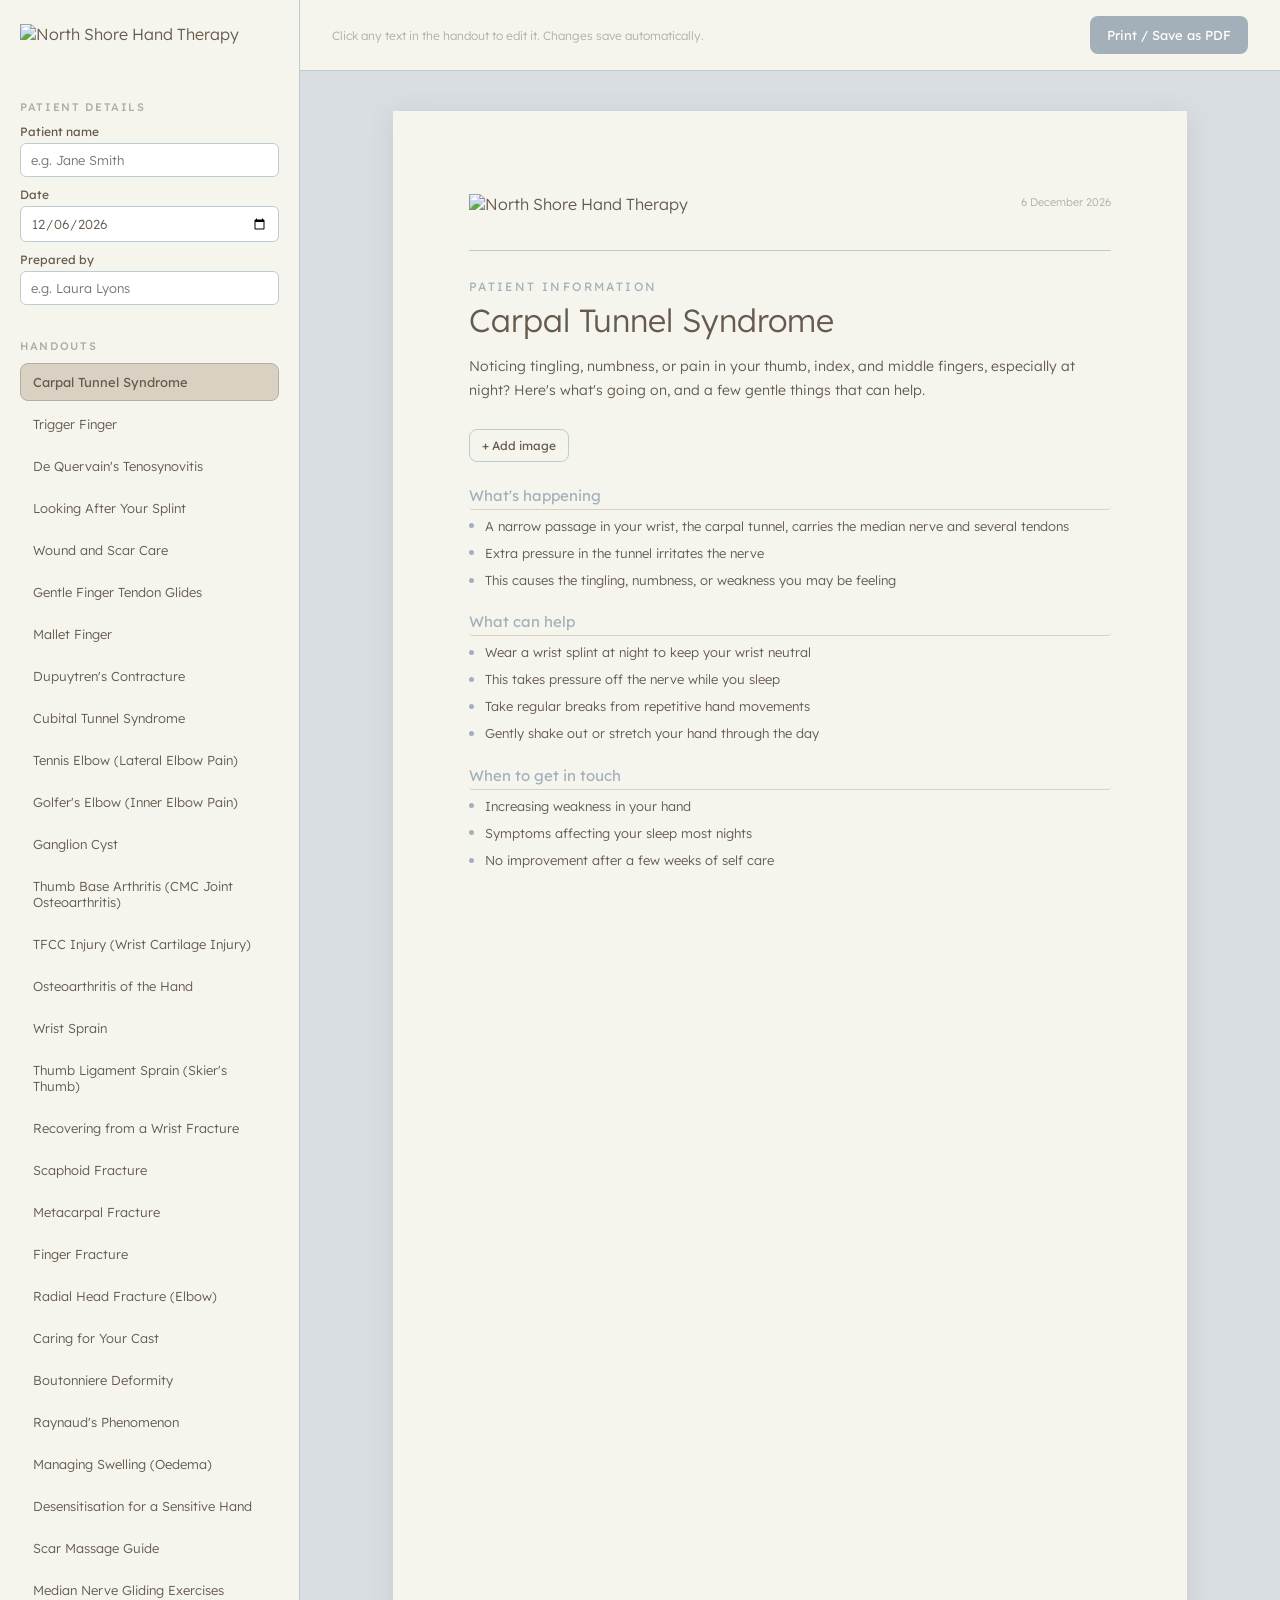
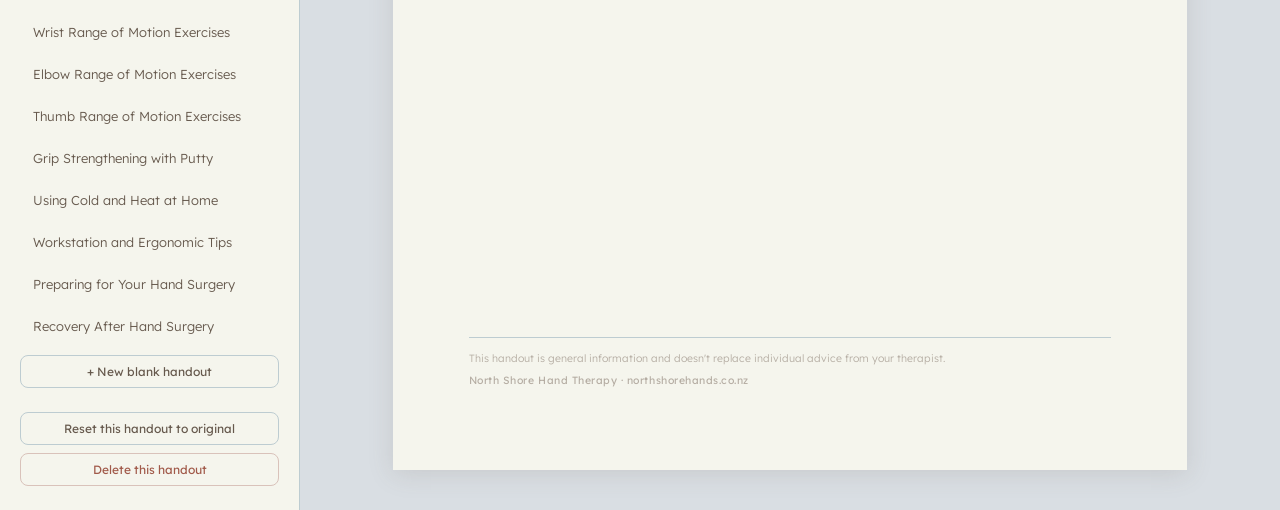
==== index.html @ 0f0d989f "Add files via upload" ====
<!doctype html>
<html lang="en-NZ">
<head>
<meta charset="UTF-8" />
<meta name="viewport" content="width=device-width, initial-scale=1.0" />
<meta name="robots" content="noindex, nofollow" />
<title>Patient Handouts — North Shore Hand Therapy</title>
<link rel="preconnect" href="https://fonts.googleapis.com" />
<link rel="preconnect" href="https://fonts.gstatic.com" crossorigin />
<link href="https://fonts.googleapis.com/css2?family=Lexend:wght@300;400;500&display=swap" rel="stylesheet" />
<link rel="stylesheet" href="style.css" />
</head>
<body>

<div class="app">

  <aside class="sidebar">
    <div class="sidebar-brand">
      <img src="assets/logo.png" alt="North Shore Hand Therapy" class="sidebar-logo" />
    </div>

    <div class="sidebar-section">
      <div class="sidebar-label">Patient details</div>
      <label class="field">
        <span>Patient name</span>
        <input type="text" id="patientName" placeholder="e.g. Jane Smith" />
      </label>
      <label class="field">
        <span>Date</span>
        <input type="date" id="patientDate" />
      </label>
      <label class="field">
        <span>Prepared by</span>
        <input type="text" id="therapistName" placeholder="e.g. Laura Lyons" />
      </label>
    </div>

    <div class="sidebar-section sidebar-templates">
      <div class="sidebar-label">Handouts</div>
      <div id="templateList" class="template-list"></div>
      <button id="newTemplateBtn" class="btn btn-ghost btn-small">+ New blank handout</button>
    </div>

    <div class="sidebar-section sidebar-actions">
      <button id="resetBtn" class="btn btn-ghost btn-small">Reset this handout to original</button>
      <button id="deleteBtn" class="btn btn-ghost btn-small btn-danger">Delete this handout</button>
    </div>
  </aside>

  <main class="editor">
    <div class="toolbar">
      <div class="toolbar-hint">Click any text in the handout to edit it. Changes save automatically.</div>
      <button id="printBtn" class="btn btn-primary">Print / Save as PDF</button>
    </div>

    <div class="page-wrap">
      <div class="page" id="page">
        <header class="page-header">
          <img src="assets/logo.png" alt="North Shore Hand Therapy" class="page-logo" />
          <div class="page-meta">
            <div class="meta-line" id="metaPatient"></div>
            <div class="meta-line" id="metaDate"></div>
          </div>
        </header>

        <div class="page-body">
          <div class="eyebrow" id="eyebrow" contenteditable="true"></div>
          <h1 class="title" id="title" contenteditable="true"></h1>
          <p class="intro" id="intro" contenteditable="true"></p>

          <div class="handout-image-wrap">
            <img id="handoutImage" class="handout-image" style="display:none" />
            <div class="image-controls no-print">
              <label class="btn btn-ghost btn-small" id="addImageLabel">
                + Add image
                <input type="file" id="imageInput" accept="image/*" style="display:none" />
              </label>
              <button class="btn btn-ghost btn-small btn-danger" id="removeImageBtn" style="display:none">Remove image</button>
            </div>
          </div>

          <div id="sections"></div>
          <div id="exercisesWrap" class="exercises-wrap" style="display:none">
            <div class="exercise-list" id="exerciseList"></div>
          </div>
        </div>

        <footer class="page-footer">
          <div class="footer-note" id="footerNote" contenteditable="true"></div>
          <div class="footer-brand">North Shore Hand Therapy · northshorehands.co.nz</div>
        </footer>
      </div>
    </div>
  </main>

</div>

<script src="templates.js"></script>
<script src="icons.js"></script>
<script src="app.js"></script>
</body>
</html>
---- style.css ----
:root {
  --ocean: #a3b0ba;
  --sky: #bdccd1;
  --cloud: #d9dee3;
  --taupe: #b5ada3;
  --stone: #d9d1c2;
  --coconut: #f5f5ed;
  --mushroom: #66594d;
}

* { box-sizing: border-box; }

body {
  margin: 0;
  font-family: 'Lexend', -apple-system, 'Segoe UI', sans-serif;
  font-weight: 300;
  color: var(--mushroom);
  background: var(--cloud);
}

.app {
  display: flex;
  min-height: 100vh;
}

/* ---------- Sidebar ---------- */

.sidebar {
  width: 300px;
  flex-shrink: 0;
  background: var(--coconut);
  border-right: 1px solid var(--sky);
  padding: 24px 20px;
  display: flex;
  flex-direction: column;
  gap: 24px;
  overflow-y: auto;
}

.sidebar-brand { padding-bottom: 4px; }
.sidebar-logo { height: 48px; width: auto; display: block; }

.sidebar-label {
  font-size: 11px;
  font-weight: 500;
  letter-spacing: 0.15em;
  text-transform: uppercase;
  color: var(--taupe);
  margin-bottom: 10px;
}

.sidebar-section { display: flex; flex-direction: column; }

.field {
  display: flex;
  flex-direction: column;
  gap: 4px;
  margin-bottom: 10px;
  font-size: 12px;
  color: var(--mushroom);
}

.field span { font-weight: 400; }

.field input {
  font-family: 'Lexend', sans-serif;
  font-weight: 300;
  font-size: 13px;
  padding: 8px 10px;
  border: 1px solid var(--sky);
  border-radius: 6px;
  background: #fff;
  color: var(--mushroom);
}

.field input:focus {
  outline: none;
  border-color: var(--ocean);
}

.sidebar-templates { flex: 1; min-height: 0; display: flex; flex-direction: column; }

.template-list {
  display: flex;
  flex-direction: column;
  gap: 4px;
  overflow-y: auto;
  margin-bottom: 10px;
}

.template-item {
  text-align: left;
  padding: 10px 12px;
  border-radius: 8px;
  border: 1px solid transparent;
  background: transparent;
  font-family: 'Lexend', sans-serif;
  font-weight: 300;
  font-size: 13px;
  color: var(--mushroom);
  cursor: pointer;
}

.template-item:hover { background: var(--cloud); }

.template-item.active {
  background: var(--stone);
  border-color: var(--taupe);
  font-weight: 400;
}

/* ---------- Buttons ---------- */

.btn {
  font-family: 'Lexend', sans-serif;
  font-weight: 400;
  font-size: 13px;
  border-radius: 8px;
  padding: 10px 16px;
  cursor: pointer;
  border: 1px solid transparent;
}

.btn-primary {
  background: var(--ocean);
  color: #fff;
}
.btn-primary:hover { background: #8f9ea9; }

.btn-ghost {
  background: transparent;
  color: var(--mushroom);
  border: 1px solid var(--sky);
}
.btn-ghost:hover { background: var(--cloud); }

.btn-small { font-size: 12px; padding: 8px 12px; }

.btn-danger { color: #a15a4a; border-color: #d9c2ba; }
.btn-danger:hover { background: #f2e6e2; }

.sidebar-actions { display: flex; flex-direction: column; gap: 8px; }

/* ---------- Editor / toolbar ---------- */

.editor {
  flex: 1;
  display: flex;
  flex-direction: column;
  min-width: 0;
}

.toolbar {
  display: flex;
  align-items: center;
  justify-content: space-between;
  padding: 16px 32px;
  background: var(--coconut);
  border-bottom: 1px solid var(--sky);
}

.toolbar-hint {
  font-size: 12px;
  color: var(--taupe);
}

.page-wrap {
  flex: 1;
  overflow-y: auto;
  padding: 40px;
  display: flex;
  justify-content: center;
  background: var(--cloud);
}

/* ---------- The handout page itself ---------- */

.page {
  width: 210mm;
  min-height: 297mm;
  background: var(--coconut);
  box-shadow: 0 4px 24px rgba(102, 89, 77, 0.15);
  padding: 22mm 20mm;
  display: flex;
  flex-direction: column;
}

.page-header {
  display: flex;
  justify-content: space-between;
  align-items: flex-start;
  border-bottom: 1px solid var(--sky);
  padding-bottom: 14px;
  margin-bottom: 28px;
}

.page-logo { height: 42px; width: auto; }

.page-meta { text-align: right; }
.meta-line { font-size: 11px; color: var(--taupe); line-height: 1.6; }

.page-body { flex: 1; }

.eyebrow {
  font-size: 12px;
  font-weight: 400;
  letter-spacing: 0.2em;
  text-transform: uppercase;
  color: var(--ocean);
  margin-bottom: 8px;
}

.title {
  font-size: 32px;
  font-weight: 300;
  margin: 0 0 16px 0;
  color: var(--mushroom);
  line-height: 1.15;
}

.intro {
  font-size: 14px;
  font-weight: 300;
  line-height: 1.7;
  color: var(--mushroom);
  margin: 0 0 26px 0;
}

.section-block { margin-bottom: 22px; }

.section-heading {
  font-size: 15px;
  font-weight: 400;
  color: var(--ocean);
  margin: 0 0 6px 0;
  padding-bottom: 4px;
  border-bottom: 1px solid var(--stone);
}

.section-list {
  margin: 0;
  padding: 0;
  list-style: none;
}

.section-list li {
  position: relative;
  padding-left: 16px;
  margin-bottom: 7px;
  font-size: 13px;
  font-weight: 300;
  line-height: 1.55;
  color: var(--mushroom);
}

.section-list li::before {
  content: "";
  position: absolute;
  left: 0;
  top: 0.6em;
  width: 5px;
  height: 5px;
  border-radius: 50%;
  background: var(--ocean);
}

.section-list li:last-child { margin-bottom: 0; }

.handout-image-wrap { margin-bottom: 24px; }

.handout-image {
  max-width: 100%;
  max-height: 280px;
  object-fit: cover;
  border-radius: 10px;
  display: block;
  margin-bottom: 8px;
}

.image-controls { display: flex; gap: 8px; }

.exercises-wrap { margin-top: 6px; }

.exercise-list {
  display: flex;
  flex-direction: column;
  gap: 10px;
}

.exercise-item {
  display: flex;
  gap: 14px;
  padding: 12px 14px;
  background: var(--cloud);
  border-radius: 8px;
  align-items: center;
}

.exercise-icon {
  flex-shrink: 0;
  width: 40px;
  height: 40px;
  color: var(--ocean);
}

.exercise-icon svg { width: 100%; height: 100%; display: block; }

.exercise-name {
  font-size: 13px;
  font-weight: 400;
  color: var(--mushroom);
  min-width: 100px;
  flex-shrink: 0;
}

.exercise-instruction {
  font-size: 13px;
  font-weight: 300;
  color: var(--mushroom);
  line-height: 1.6;
}

.page-footer {
  margin-top: 28px;
  padding-top: 12px;
  border-top: 1px solid var(--sky);
}

.footer-note {
  font-size: 10.5px;
  font-weight: 300;
  color: var(--taupe);
  line-height: 1.6;
  margin-bottom: 6px;
}

.footer-brand {
  font-size: 10.5px;
  font-weight: 400;
  letter-spacing: 0.05em;
  color: var(--taupe);
}

[contenteditable="true"] {
  border-radius: 4px;
  transition: background 0.1s;
}
[contenteditable="true"]:hover {
  background: rgba(163, 176, 186, 0.12);
}
[contenteditable="true"]:focus {
  outline: none;
  background: rgba(163, 176, 186, 0.18);
}

/* ---------- Print ---------- */

@media print {
  .sidebar, .toolbar, .no-print { display: none !important; }
  .page-wrap { padding: 0; background: none; }
  .app { display: block; }
  .page {
    box-shadow: none;
    width: auto;
    min-height: 0;
    margin: 0;
    padding: 12mm 15mm;
  }
  [contenteditable="true"]:hover, [contenteditable="true"]:focus {
    background: none;
  }
  @page { size: A4; margin: 0; }
}
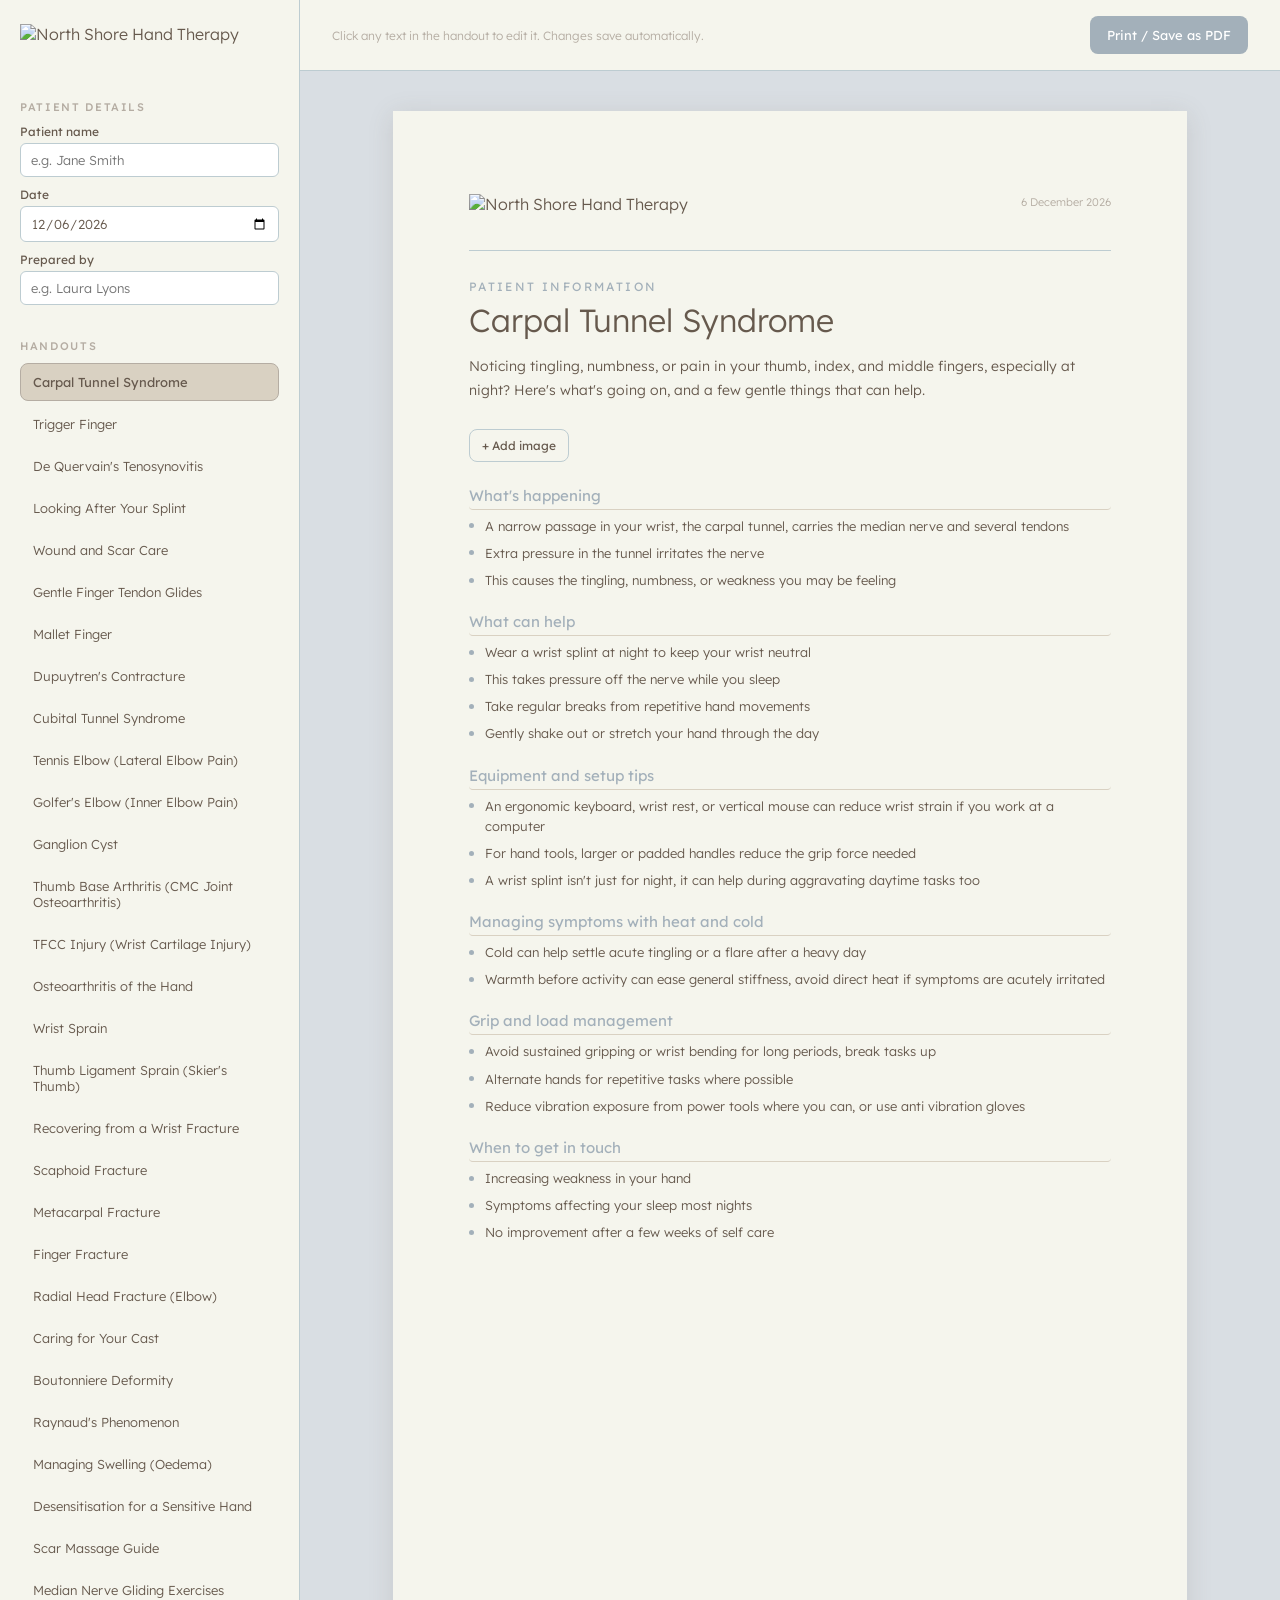
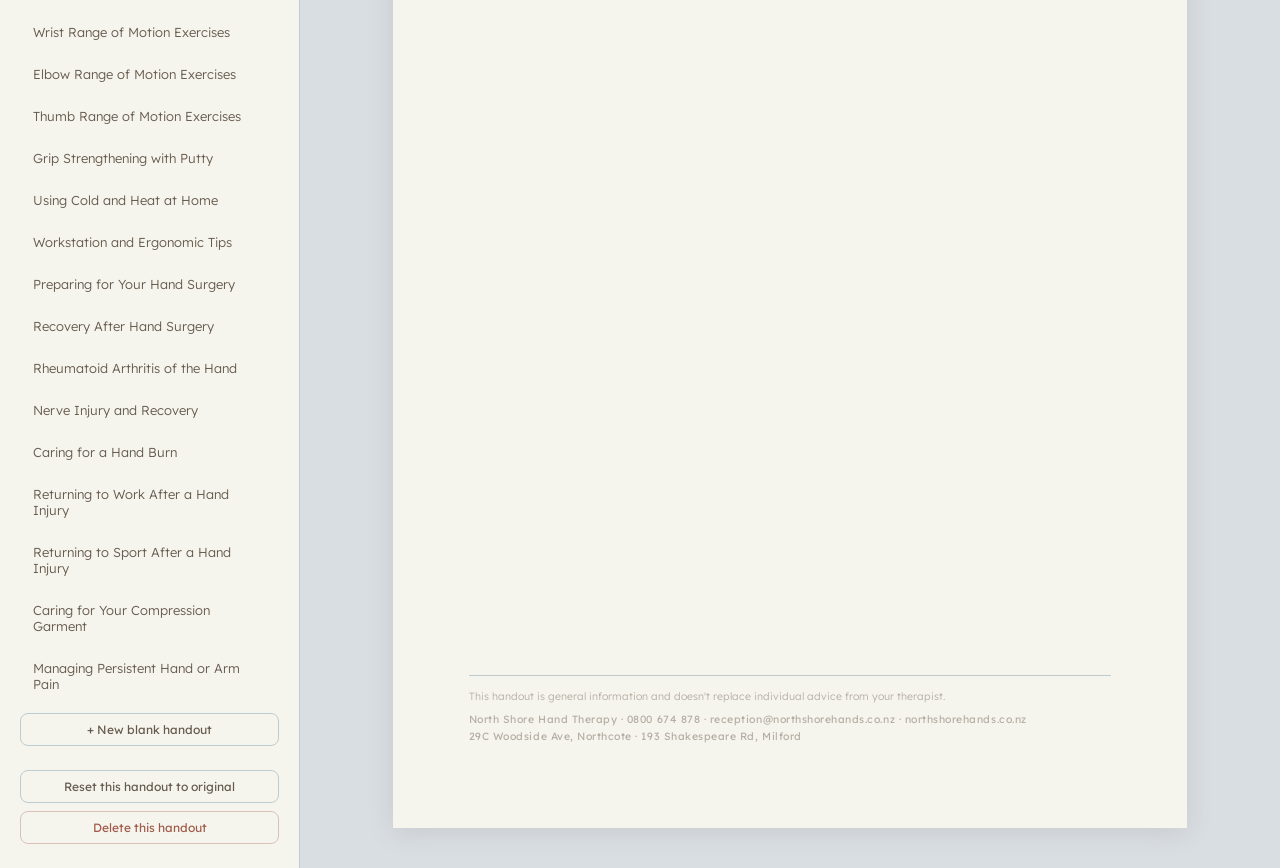
==== commit 4e7a3c0c: "Add files via upload" ====
--- a/index.html
+++ b/index.html
@@ -87,7 +87,10 @@
 
         <footer class="page-footer">
           <div class="footer-note" id="footerNote" contenteditable="true"></div>
-          <div class="footer-brand">North Shore Hand Therapy · northshorehands.co.nz</div>
+          <div class="footer-brand">
+            <div>North Shore Hand Therapy · 0800 674 878 · reception@northshorehands.co.nz · northshorehands.co.nz</div>
+            <div>29C Woodside Ave, Northcote · 193 Shakespeare Rd, Milford</div>
+          </div>
         </footer>
       </div>
     </div>
--- a/style.css
+++ b/style.css
@@ -339,6 +339,7 @@
   font-weight: 400;
   letter-spacing: 0.05em;
   color: var(--taupe);
+  line-height: 1.6;
 }
 
 [contenteditable="true"] {
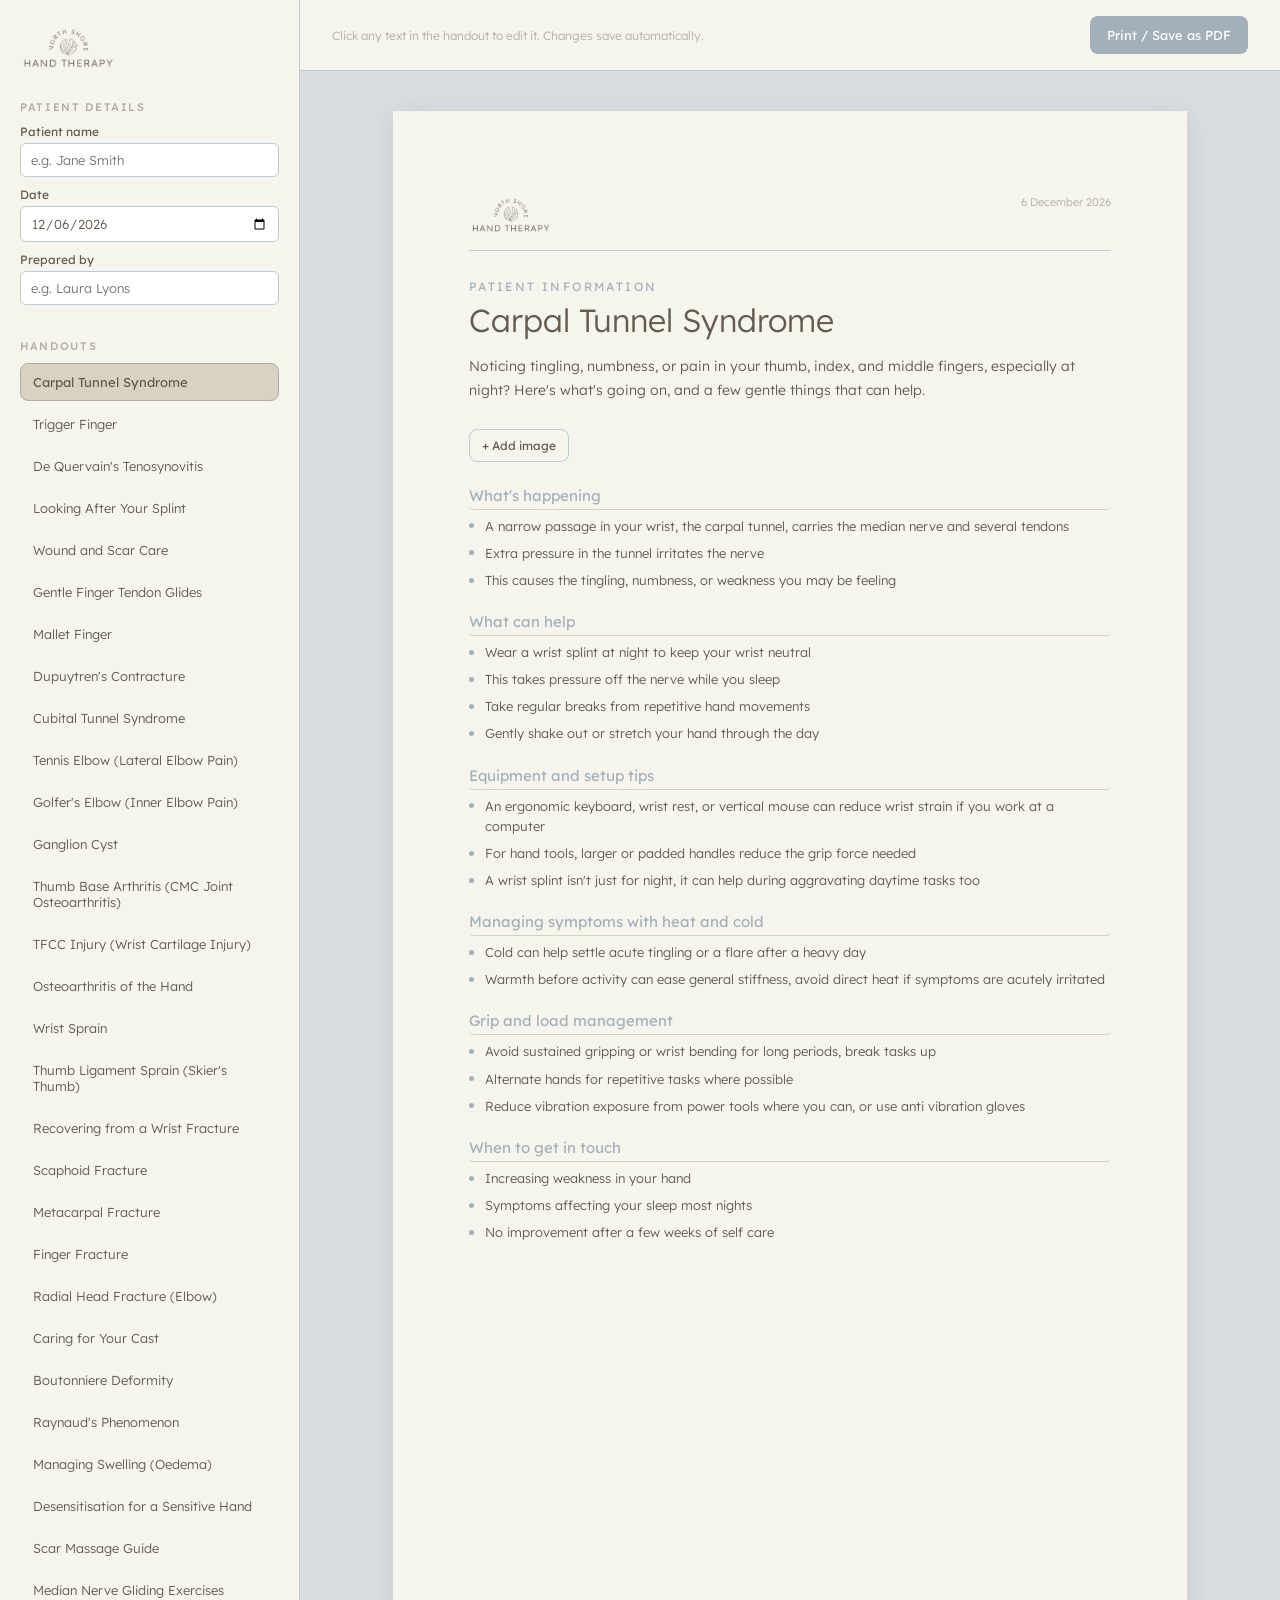
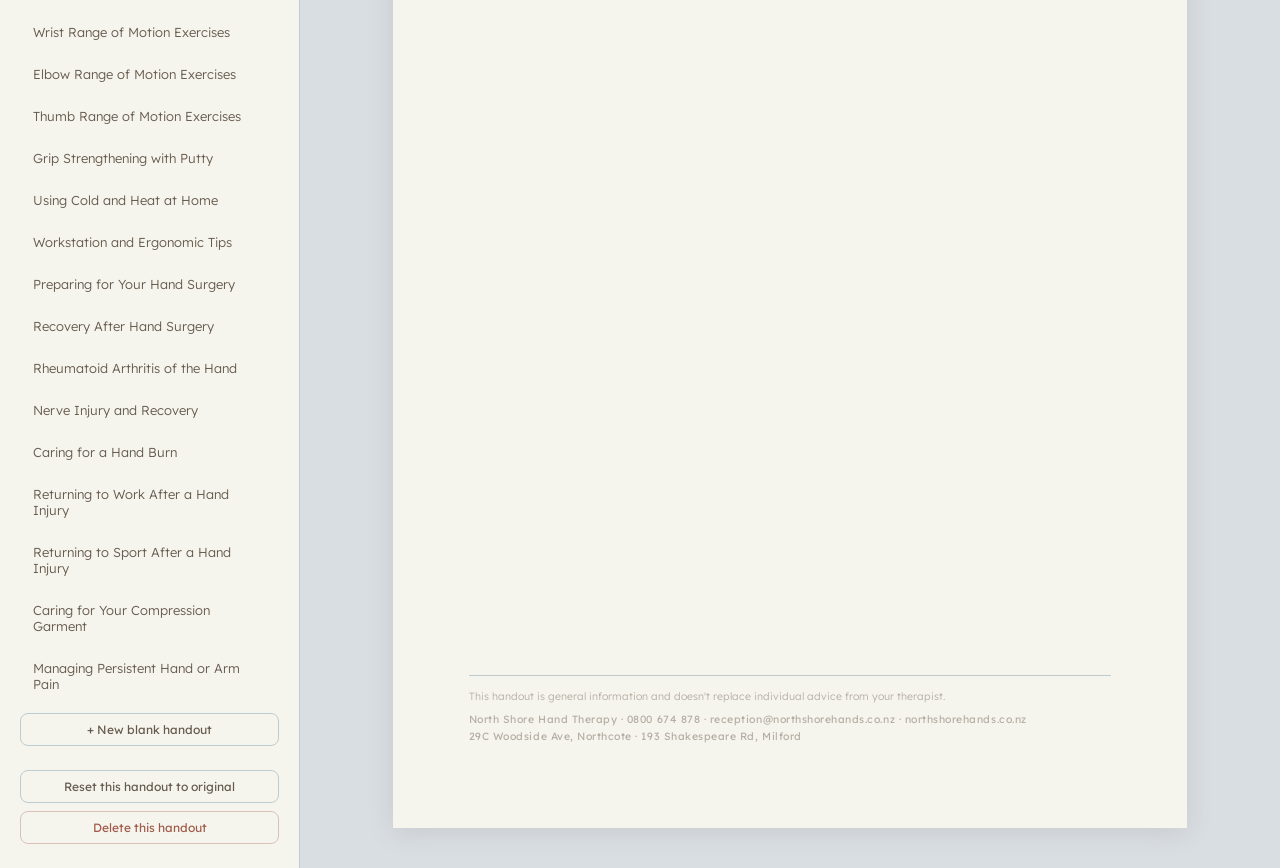
==== commit a6f3e7ae: "Add files via upload" ====
--- a/index.html
+++ b/index.html
@@ -16,7 +16,7 @@
 
   <aside class="sidebar">
     <div class="sidebar-brand">
-      <img src="assets/logo.png" alt="North Shore Hand Therapy" class="sidebar-logo" />
+      <img src="logo.png" alt="North Shore Hand Therapy" class="sidebar-logo" />
     </div>
 
     <div class="sidebar-section">
@@ -56,7 +56,7 @@
     <div class="page-wrap">
       <div class="page" id="page">
         <header class="page-header">
-          <img src="assets/logo.png" alt="North Shore Hand Therapy" class="page-logo" />
+          <img src="logo.png" alt="North Shore Hand Therapy" class="page-logo" />
           <div class="page-meta">
             <div class="meta-line" id="metaPatient"></div>
             <div class="meta-line" id="metaDate"></div>
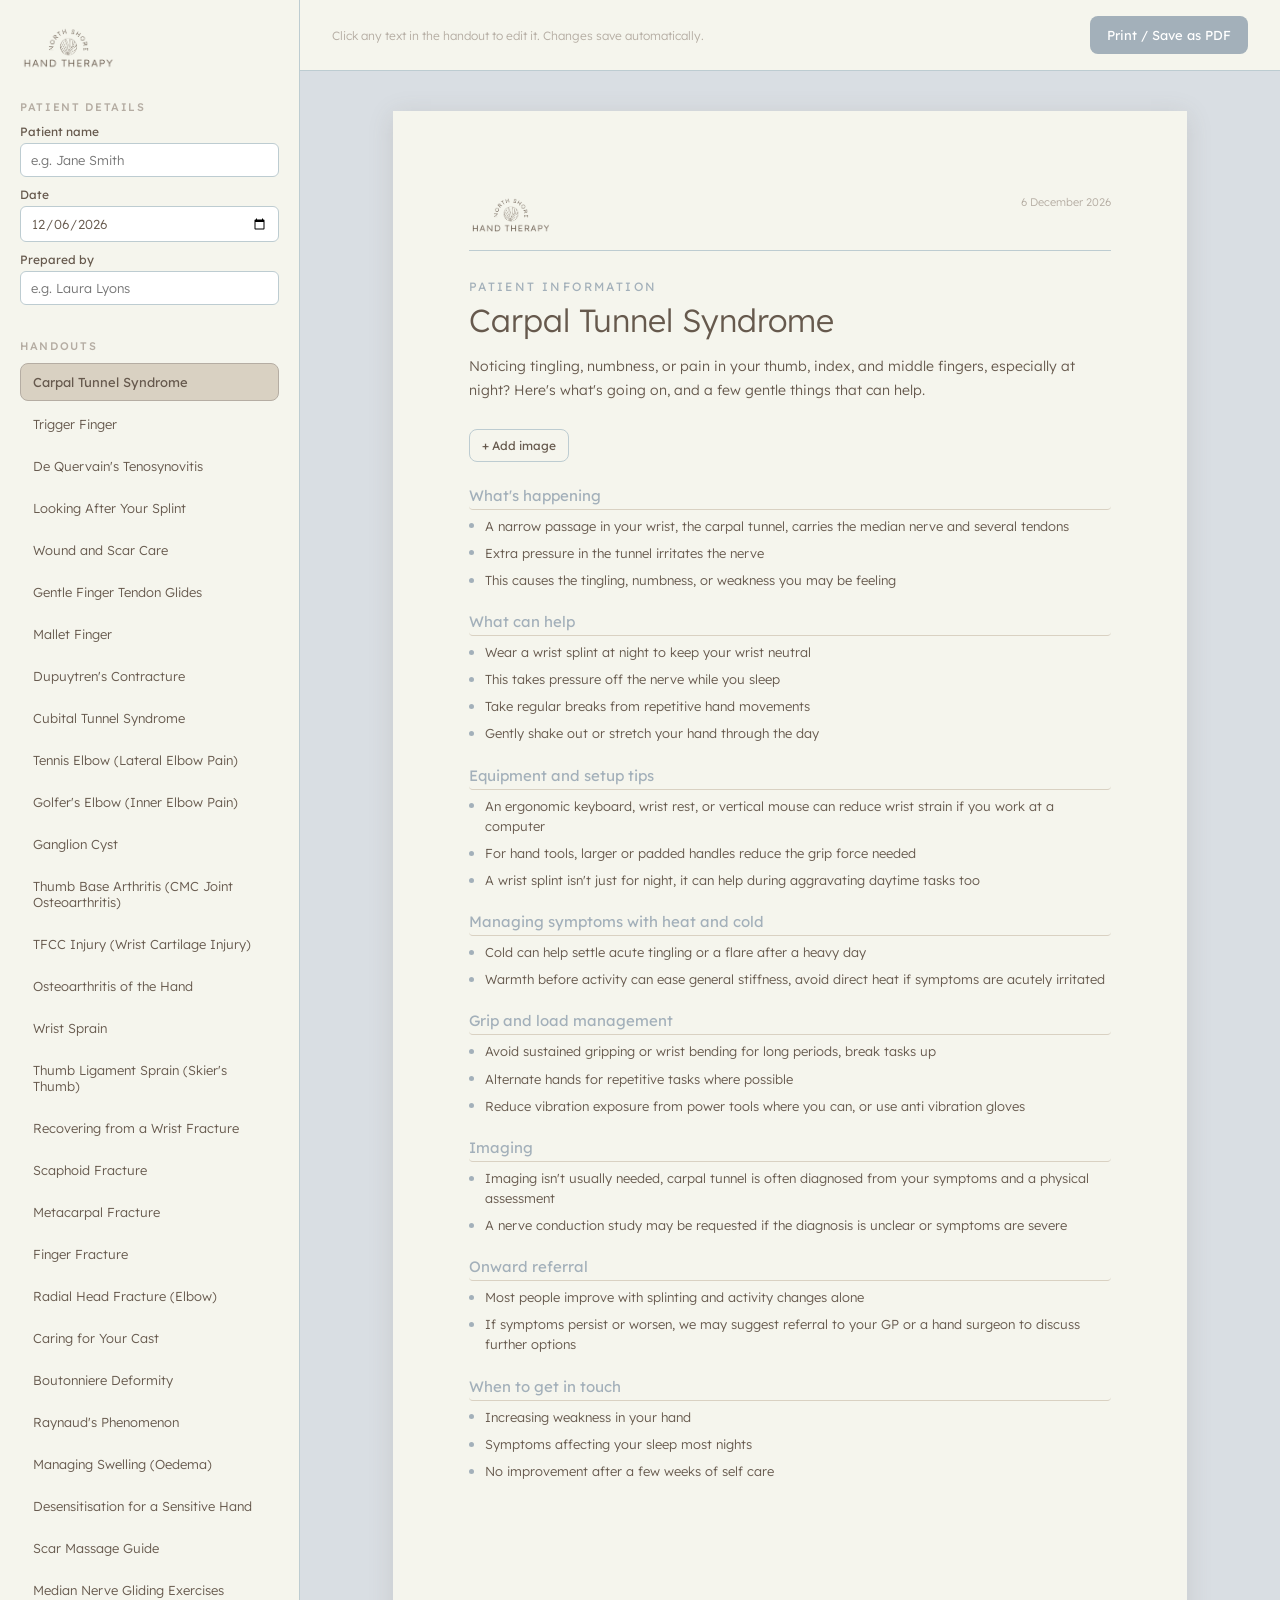
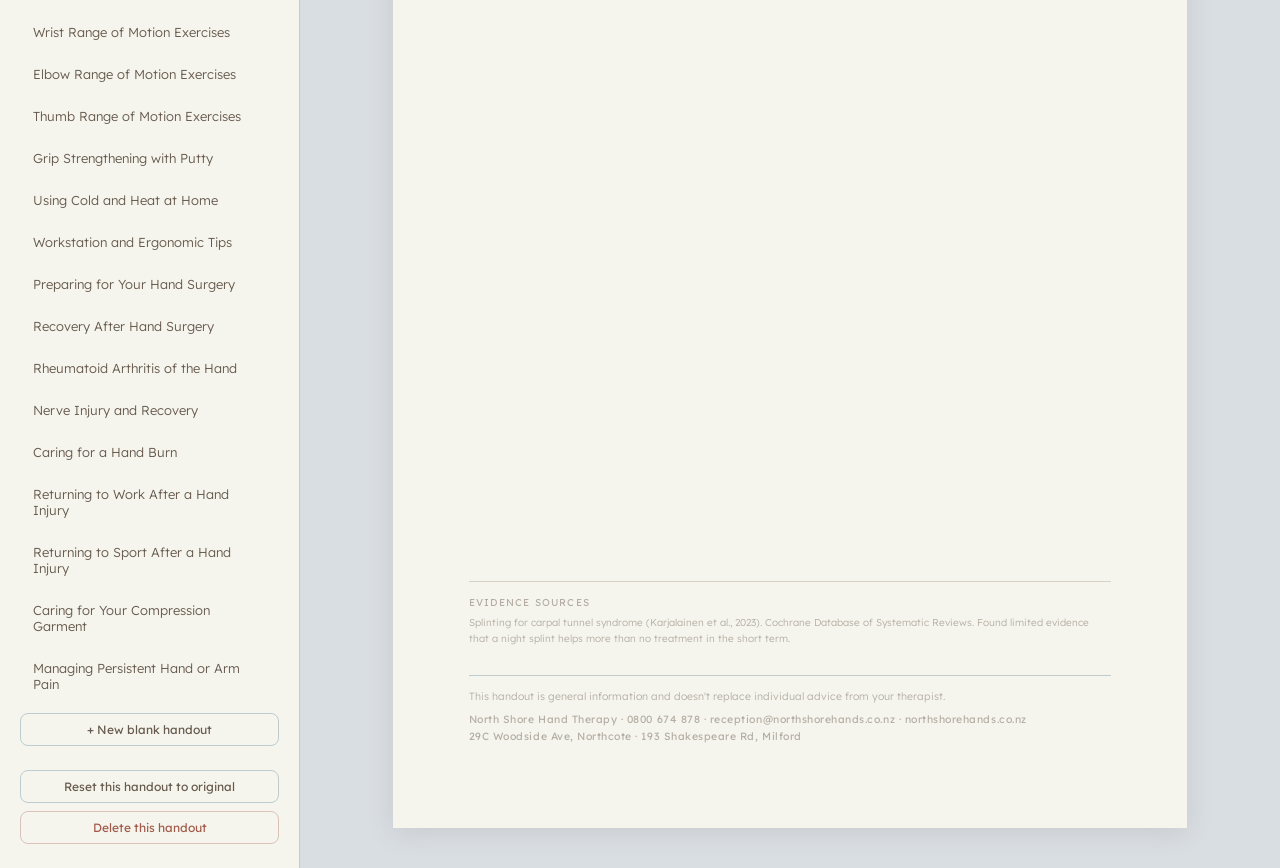
==== commit 22bd2995: "Add files via upload" ====
--- a/index.html
+++ b/index.html
@@ -85,6 +85,11 @@
           </div>
         </div>
 
+        <div id="sourcesWrap" class="sources-wrap" style="display:none">
+          <div class="sources-label">Evidence sources</div>
+          <div id="sourcesList" class="sources-list"></div>
+        </div>
+
         <footer class="page-footer">
           <div class="footer-note" id="footerNote" contenteditable="true"></div>
           <div class="footer-brand">
--- a/style.css
+++ b/style.css
@@ -318,6 +318,30 @@
   font-weight: 300;
   color: var(--mushroom);
   line-height: 1.6;
+}
+
+.sources-wrap {
+  margin-top: 24px;
+  padding-top: 14px;
+  border-top: 1px solid var(--stone);
+}
+
+.sources-label {
+  font-size: 10px;
+  font-weight: 400;
+  letter-spacing: 0.12em;
+  text-transform: uppercase;
+  color: var(--taupe);
+  margin-bottom: 6px;
+}
+
+.sources-list { display: flex; flex-direction: column; gap: 3px; }
+
+.source-item {
+  font-size: 10px;
+  font-weight: 300;
+  line-height: 1.6;
+  color: var(--taupe);
 }
 
 .page-footer {
